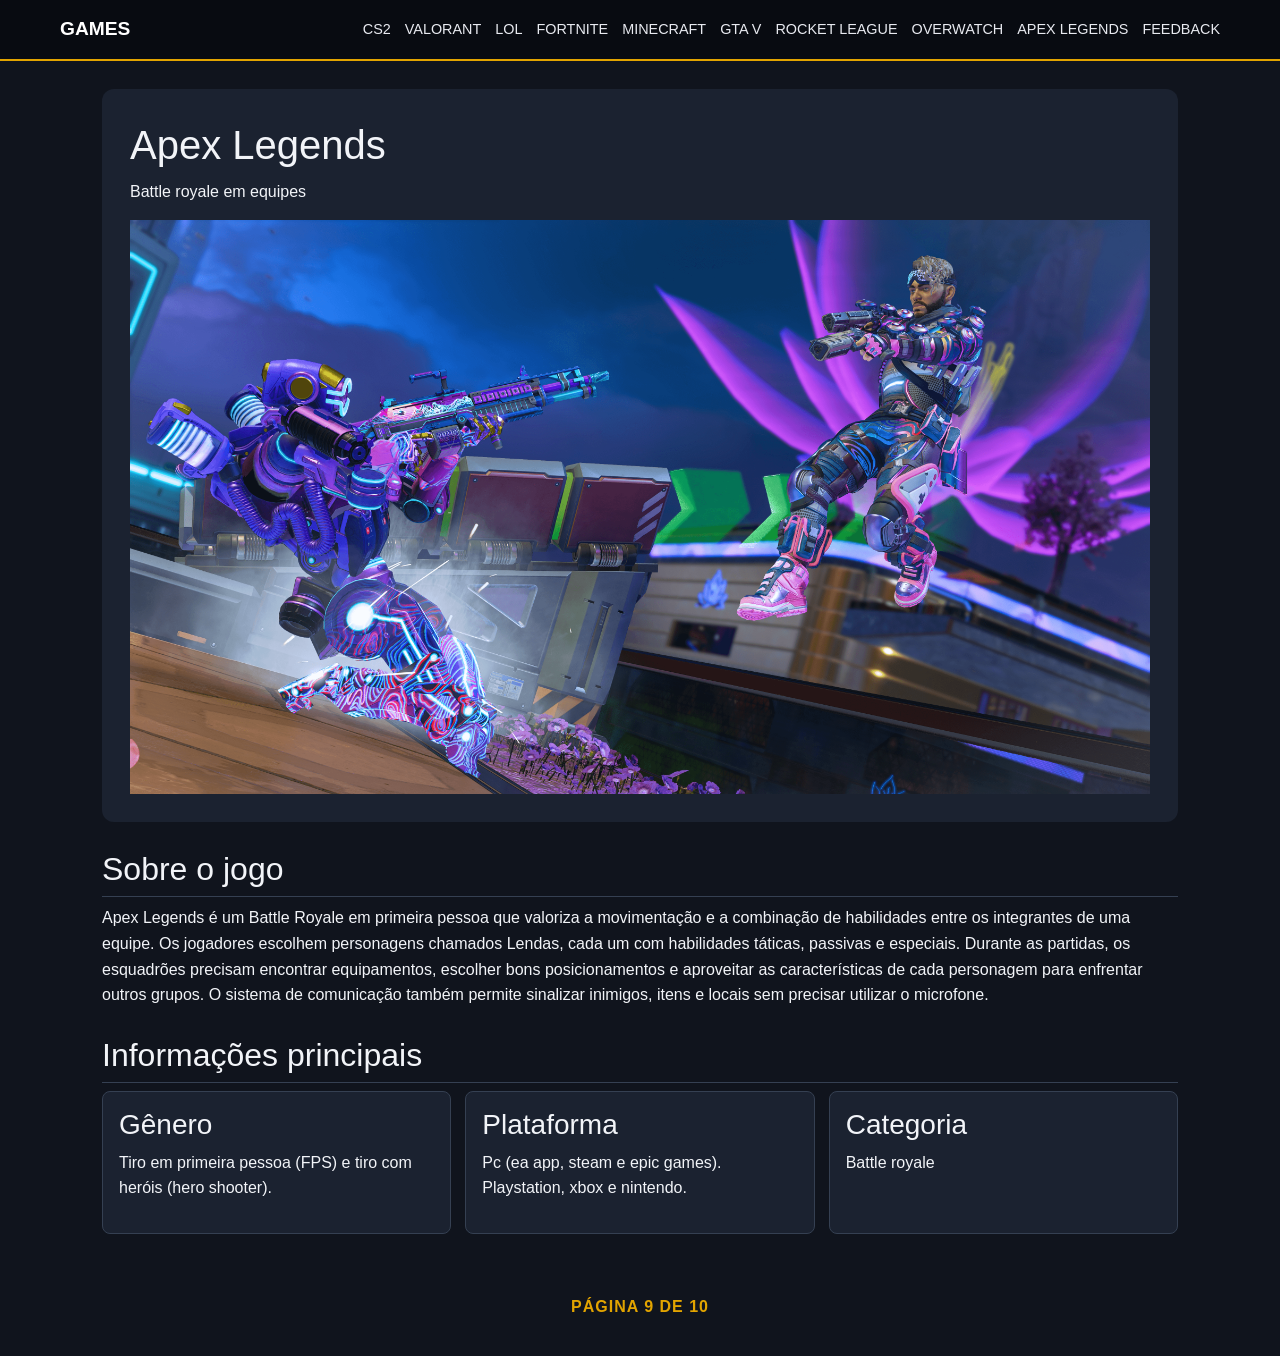
==== apex-legends.html @ a25e953f "Add files via upload" ====
<!DOCTYPE html>
<html lang="pt-BR">
<head>
  <meta charset="UTF-8">
  <meta name="viewport" content="width=device-width, initial-scale=1.0">
  <title>Games | Apex Legends</title>
  <link href="https://cdn.jsdelivr.net/npm/bootstrap@5.3.3/dist/css/bootstrap.min.css" rel="stylesheet">
  <link rel="stylesheet" href="css/style.css">
  <link rel="icon" href="img/controle.png">
</head>
<body>
<header class="site-header">
  <nav class="navbar" aria-label="Menu principal">
    <a class="brand" href="index.html">GAMES</a>
    <div class="nav-links">
      <a href="index.html">CS2</a>
      <a href="valorant.html">VALORANT</a>
      <a href="lol.html">LOL</a>
      <a href="fortnite.html">FORTNITE</a>
      <a href="minecraft.html">MINECRAFT</a>
      <a href="gta-v.html">GTA V</a>
      <a href="rocket-league.html">ROCKET LEAGUE</a>
      <a href="overwatch-2.html">OVERWATCH</a>
      <a href="apex-legends.html">APEX LEGENDS</a>
      <a href="feedback.html">FEEDBACK</a>
    </div>
  </nav>
</header>
<main class="container">
  <section class="hero">
    <h1>Apex Legends</h1>
    <p>Battle royale em equipes</p>
    <img src="img/apex.png" alt="Imagem ilustrativa de Apex Legends" class="apex-img">
  </section>
  <section class="section">
    <h2>Sobre o jogo</h2>
    <p>Apex Legends é um Battle Royale em primeira pessoa que valoriza a movimentação e a combinação de habilidades entre os integrantes de uma equipe. Os jogadores escolhem personagens chamados Lendas, cada um com habilidades táticas, passivas e especiais. Durante as partidas, os esquadrões precisam encontrar equipamentos, escolher bons posicionamentos e aproveitar as características de cada personagem para enfrentar outros grupos. O sistema de comunicação também permite sinalizar inimigos, itens e locais sem precisar utilizar o microfone.</p>
  </section>
  <section class="section">
    <h2>Informações principais</h2>
    <div class="info-row">
      <article class="info-box"><h3>Gênero</h3><p>Tiro em primeira pessoa (FPS) e tiro com heróis (hero shooter). </p></article>
      <article class="info-box"><h3>Plataforma</h3><p>Pc (ea app, steam e epic games). Playstation, xbox e nintendo. </p></article>
      <article class="info-box"><h3>Categoria</h3><p>Battle royale</p></article>
    </div>
    </section>
</main>
<footer class="site-footer"><p>PÁGINA 9 DE 10</p></footer>
<script src="js/script.js"></script>
</body>
</html>
---- css/style.css ----
:root {
  --fundo: #10141d;
  --painel: #1b2230;
  --texto: #f2f4f8;
  --destaque: #e2a400;
  --borda: #354052;
}
body{
margin: 0;
font-family: Arial, Helvetica, sans-serif;
background: var(--fundo);
color: var(--texto);
line-height: 1.6;
}
a{ 
color: var(--destaque); 
}
a:hover {
color: #fff; 
}
.site-header { 
background: #080b11;
border-bottom: 2px solid var(--destaque); 
}
.navbar {
max-width: 1200px;
margin: auto;
padding: 14px 20px;
display: flex;
align-items: center;
justify-content: space-between;
gap: 18px;
}
.brand { color: #fff;
font-weight: bold; 
text-decoration: none; 
font-size: 1.2rem; 
}
.nav-links { 
display: flex; 
flex-wrap: wrap; 
gap: 8px 14px; 
}
.nav-links a { 
color: #e8eaf0; 
text-decoration: none; 
font-size: .9rem; 
}
.nav-links a:hover, .nav-links a:focus{ 
color: #e2a400;
}
.container{ 
width: min(1100px, 92%); 
margin: 28px auto; 
}
.hero {
padding: 28px; 
background: var(--painel);
border-radius: 12px;
}
.hero h1{
margin: 4px 0 10px; 
}
.hero-img {
width: 100%;
height: 400px;
object-fit: cover;
object-position: center;
border-radius: 12px;
display: block;
}
.cs-img{
width: 100%;
}
.vava-img{
width: 100%;
}
.lol-img{
width: 100%;
}
.ft-img{
  width: 100%;
}
.mine-img{
width: 100%;
}
.gta-img{
width: 100%;
}
.lol-img{
  width: 100%;
}
.rocket-img{
width: 100%;
}
.over-img{
width: 100%;
}
.apex-img{
width: 100%;
}
.feed-img{
width: 100%;
}
.section {
margin: 28px 0;
}
.section h2 { border-bottom: 1px solid var(--borda);
padding-bottom: 8px; }
.card-grid {
display: grid;
grid-template-columns: repeat(5, minmax(0, 1fr));
gap: 16px;}
.card { 
background: var(--painel);
border: 1px solid var(--borda);
border-radius: 10px;
overflow: hidden;}
.card-img { 
width: 100%;
height: 130px;
object-fit: cover;
border-radius: 8px;
}
.card-body { 
padding: 12px; }
.card-body h3 { 
font-size: 1rem;
margin: 0 0 6px;}
.card-body p {
font-size: .88rem;
}
.info-row { 
display: flex;
flex-wrap: wrap;
gap: 14px;}
.info-box { 
flex: 1 1 200px;
padding: 16px;
background: var(--painel);
border: 1px solid var(--borda);
border-radius: 8px;
}
.content-img { 
width: 100%;
max-height: 280px;
object-fit: cover;
background: #30394a;
border-radius: 8px; 
}
.table-wrap { 
overflow-x: auto;}
table { width: 100%;
border-collapse: collapse;
background: var(--painel);}
th, td { padding: 10px;
border: 1px solid var(--borda);
text-align: left;}
th { 
background: #283346;
}
video, audio { 
display: block;
max-width: 100%;
margin: 14px 0;
}
form { max-width: 600px;
display: flex;
flex-direction: column;
gap: 8px;}
input, select, textarea { width: 100%;
padding: 10px;
border: 1px solid #68758a;
border-radius: 6px;
background: #fff;
color: #151515;}
textarea { min-height: 110px;
resize: vertical; }
input:focus, select:focus, textarea:focus { 
outline: 3px solid #e2a400;
border-color: #9b6b00; 
}
input:invalid:not(:placeholder-shown), textarea:invalid:not(:placeholder-shown) {
border: 2px solid #d74747; 
}
button { width: fit-content;
padding: 10px 18px; 
border: 0; border-radius: 6px; 
background: var(--destaque); color: #171717; 
font-weight: bold; cursor: pointer; 
}
button:hover{
background: #ffd15a; 
}
.site-footer{
margin-top: 
40px; padding: 20px; 
text-align: center; 
color: var(--destaque);
font-weight: bold;
letter-spacing: 1px;
}
@media (max-width: 800px) {
.navbar { align-items: flex-start; flex-direction: column; }
.card-grid { grid-template-columns: repeat(2, minmax(0, 1fr)); }
}
@media (max-width: 480px) {
.card-grid { grid-template-columns: 1fr; }
.hero { padding: 18px; }
}
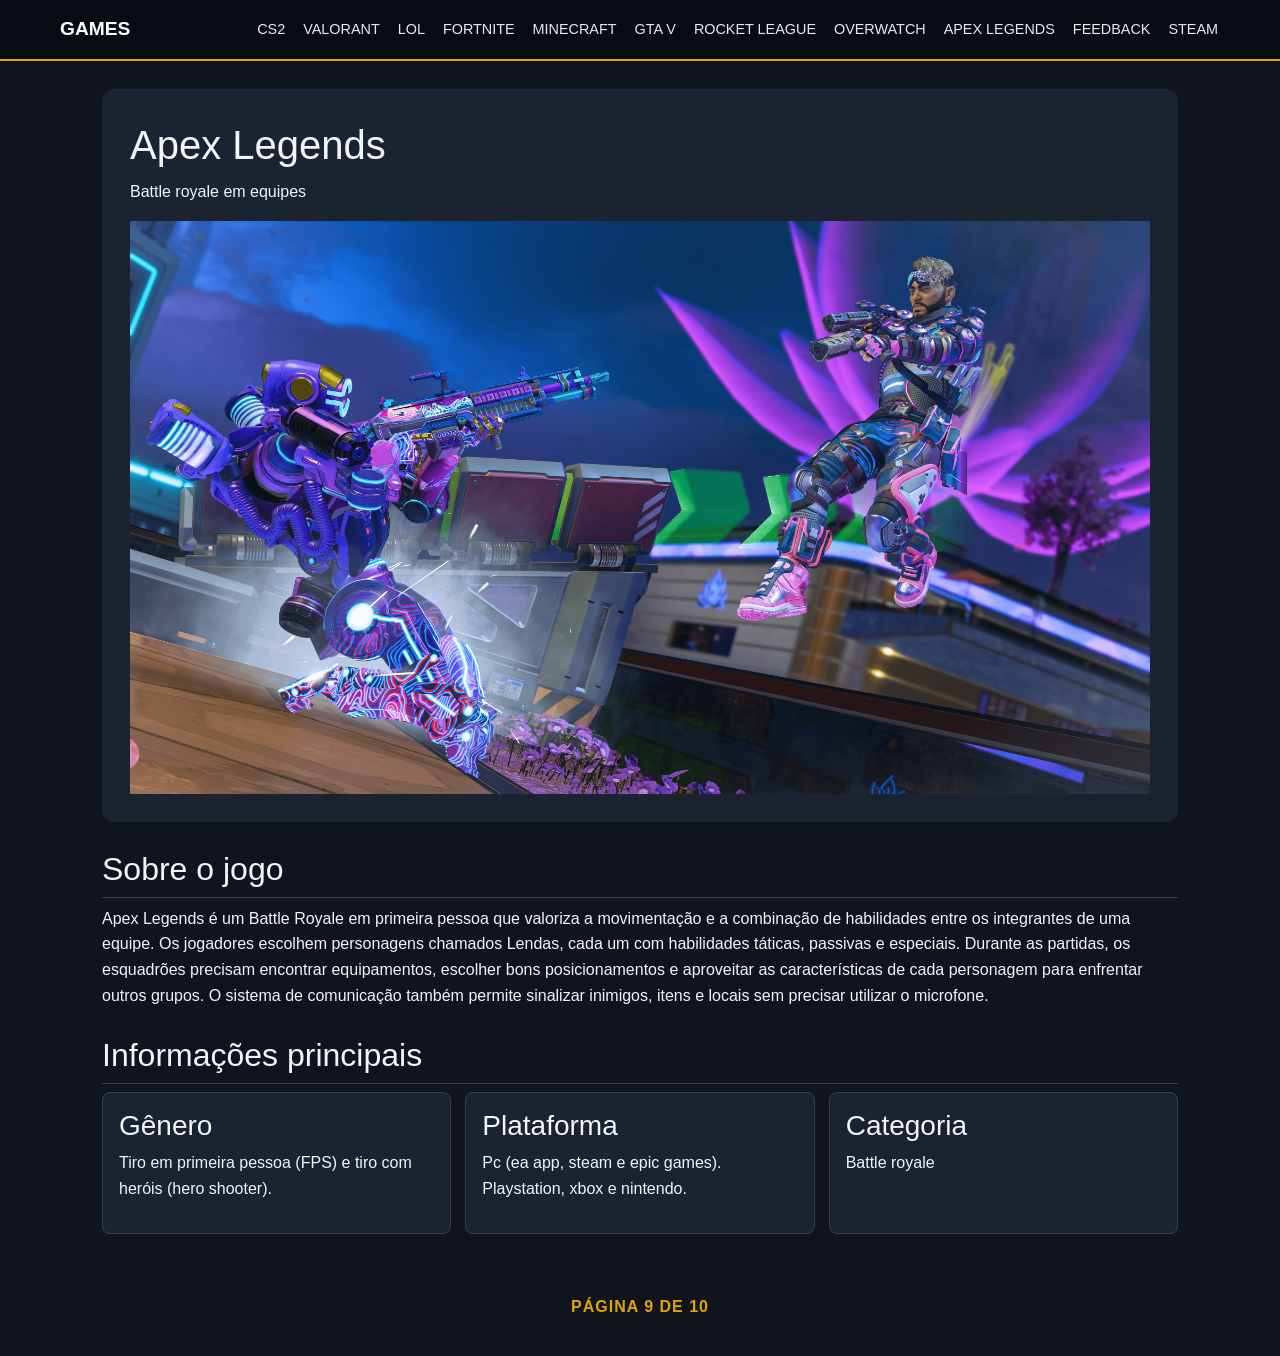
==== commit 3a47436e: "apex-legends.html" ====
--- a/apex-legends.html
+++ b/apex-legends.html
@@ -12,17 +12,18 @@
 <header class="site-header">
   <nav class="navbar" aria-label="Menu principal">
     <a class="brand" href="index.html">GAMES</a>
-    <div class="nav-links">
-      <a href="index.html">CS2</a>
-      <a href="valorant.html">VALORANT</a>
-      <a href="lol.html">LOL</a>
-      <a href="fortnite.html">FORTNITE</a>
-      <a href="minecraft.html">MINECRAFT</a>
-      <a href="gta-v.html">GTA V</a>
-      <a href="rocket-league.html">ROCKET LEAGUE</a>
-      <a href="overwatch-2.html">OVERWATCH</a>
-      <a href="apex-legends.html">APEX LEGENDS</a>
-      <a href="feedback.html">FEEDBACK</a>
+    <div class="nav-links nav">
+      <a class="nav-link" href="index.html">CS2</a>
+      <a class="nav-link" href="valorant.html">VALORANT</a>
+      <a class="nav-link" href="lol.html">LOL</a>
+      <a class="nav-link" href="fortnite.html">FORTNITE</a>
+      <a class="nav-link" href="minecraft.html">MINECRAFT</a>
+      <a class="nav-link" href="gta-v.html">GTA V</a>
+      <a class="nav-link" href="rocket-league.html">ROCKET LEAGUE</a>
+      <a class="nav-link" href="overwatch-2.html">OVERWATCH</a>
+      <a class="nav-link" href="apex-legends.html">APEX LEGENDS</a>
+      <a class="nav-link" href="feedback.html">FEEDBACK</a>
+      <a class="nav-link" href="https://store.steampowered.com/" target="_blank" rel="noopener noreferrer">STEAM</a>
     </div>
   </nav>
 </header>
@@ -39,9 +40,9 @@
   <section class="section">
     <h2>Informações principais</h2>
     <div class="info-row">
-      <article class="info-box"><h3>Gênero</h3><p>Tiro em primeira pessoa (FPS) e tiro com heróis (hero shooter). </p></article>
-      <article class="info-box"><h3>Plataforma</h3><p>Pc (ea app, steam e epic games). Playstation, xbox e nintendo. </p></article>
-      <article class="info-box"><h3>Categoria</h3><p>Battle royale</p></article>
+      <article class="card info-box"><h3>Gênero</h3><p>Tiro em primeira pessoa (FPS) e tiro com heróis (hero shooter). </p></article>
+      <article class="card info-box"><h3>Plataforma</h3><p>Pc (ea app, steam e epic games). Playstation, xbox e nintendo. </p></article>
+      <article class="card info-box"><h3>Categoria</h3><p>Battle royale</p></article>
     </div>
     </section>
 </main>
--- a/css/style.css
+++ b/css/style.css
@@ -200,6 +200,58 @@
 font-weight: bold;
 letter-spacing: 1px;
 }
+#contact-form {
+  max-width: 600px;
+  padding: 18px;
+  background: var(--painel);
+  border: 1px solid var(--borda);
+  border-radius: 10px;
+}
+
+.vava-img {
+  border-radius: 8px;
+}
+
+.nav-links .nav-link {
+  padding: 4px 2px;
+  color: #e8eaf0;
+  text-decoration: none;
+}
+
+.nav-links .nav-link:hover,
+.nav-links .nav-link:focus {
+  color: var(--destaque);
+}
+
+.info-box.card {
+  color: var(--texto);
+  background: var(--painel);
+  border-color: var(--borda);
+}
+
+.saved-messages {
+  max-width: 600px;
+  margin-top: 16px;
+  padding-left: 24px;
+}
+
+.saved-messages li {
+  margin: 6px 0;
+  overflow-wrap: anywhere;
+}
+
+#form-alert {
+  max-width: 600px;
+}
+
+@media (max-width: 480px) {
+  .nav-links {
+    gap: 5px 10px;
+  }
+
+  .nav-links .nav-link {
+    font-size: .82rem;
+  }
 @media (max-width: 800px) {
 .navbar { align-items: flex-start; flex-direction: column; }
 .card-grid { grid-template-columns: repeat(2, minmax(0, 1fr)); }
@@ -208,3 +260,4 @@
 .card-grid { grid-template-columns: 1fr; }
 .hero { padding: 18px; }
 }
+}
